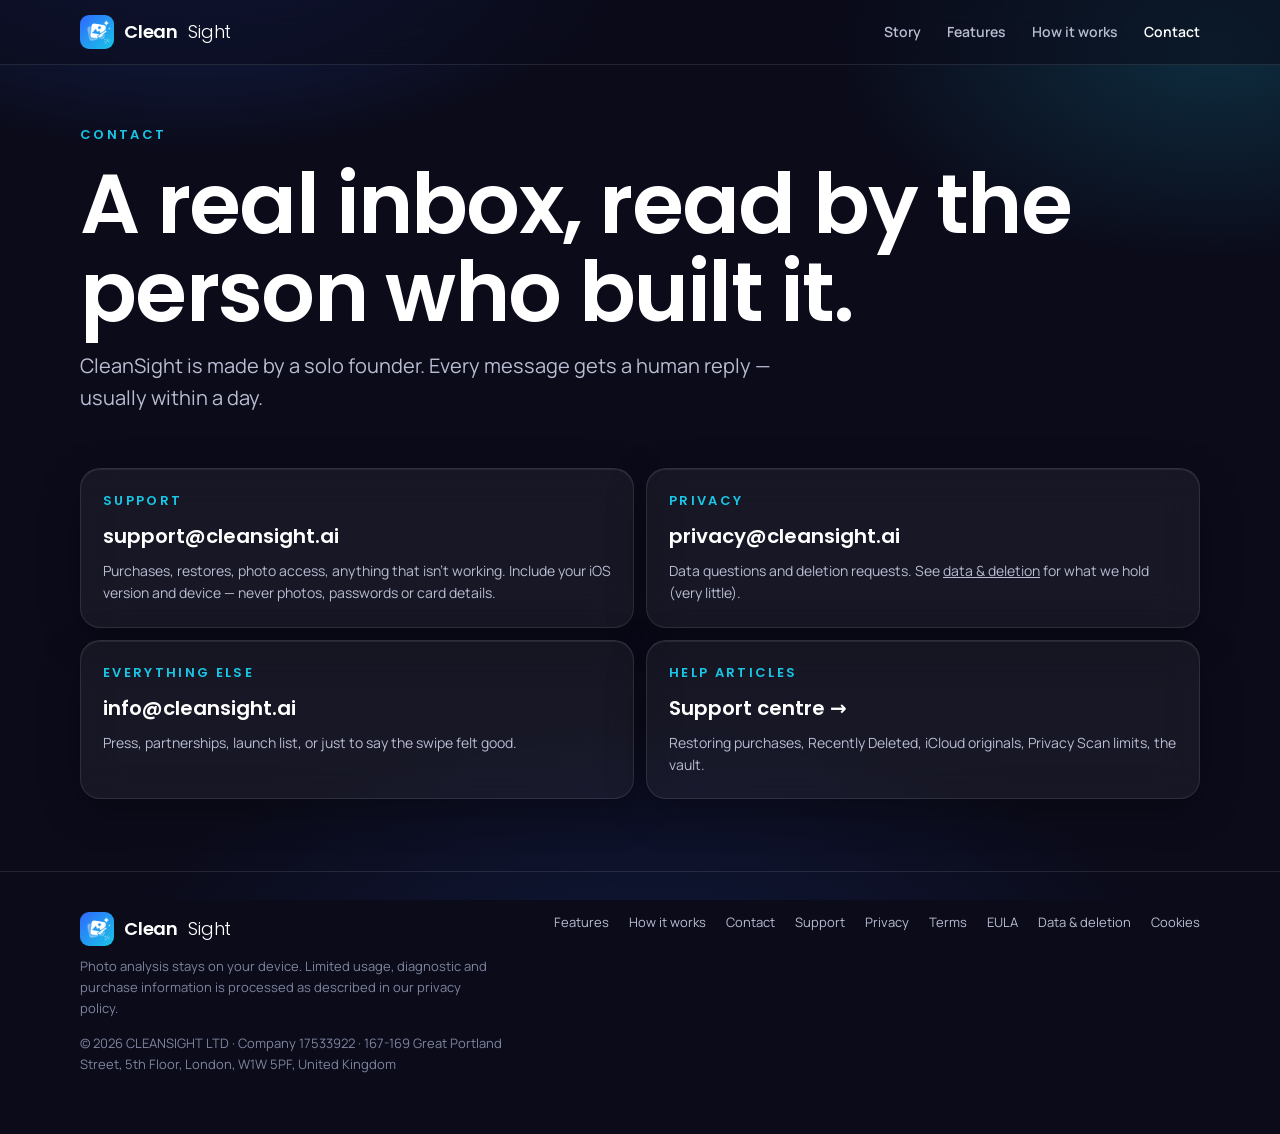
==== contact/index.html @ 86473c1f "Update website provider to verified CLEANSIGHT LTD" ====
<!doctype html>
<html lang="en">
<head>
  <meta charset="utf-8">
  <meta name="viewport" content="width=device-width, initial-scale=1, viewport-fit=cover">
  <meta name="description" content="Support, privacy and general contact for CleanSight — a real inbox read by the founder.">
  <meta name="theme-color" content="#0B0B1A">
  <meta property="og:title" content="Contact · CleanSight">
  <meta property="og:description" content="Support, privacy and general contact for CleanSight — a real inbox read by the founder.">
  <meta property="og:image" content="https://cleansight.ai/assets/og.png">
  <meta property="og:type" content="website">
  <title>Contact · CleanSight</title>
  <link rel="icon" href="/assets/favicon.ico">
  <link rel="apple-touch-icon" href="/assets/apple-touch-icon.png">
  <link rel="preconnect" href="https://fonts.googleapis.com">
  <link rel="preconnect" href="https://fonts.gstatic.com" crossorigin>
  <link href="https://fonts.googleapis.com/css2?family=Poppins:wght@300;500;600&family=Manrope:wght@400;500;600;700;800&display=swap" rel="stylesheet">
  <link rel="stylesheet" href="/assets/site.css">
</head>
<body>
  <div class="aurora" aria-hidden="true"></div>
  <a class="skip" href="#content">Skip to content</a>
  <header class="site-header" id="header">
    <div class="wrap">
      <a class="brand" href="/" aria-label="CleanSight home"><img src="/assets/mark.png" alt="">Clean<span class="light">Sight</span></a>
      <nav class="nav" aria-label="Primary"><a href="/">Story</a><a href="/features/">Features</a><a href="/how-it-works/">How it works</a><a href="/contact/" aria-current="page">Contact</a></nav>
      <button class="menu-btn" id="menuBtn" aria-label="Open menu" aria-expanded="false" aria-controls="mobileNav"><svg viewBox="0 0 24 24" fill="none" stroke="currentColor" stroke-width="2" stroke-linecap="round"><path d="M4 7h16M4 12h16M4 17h16"/></svg></button>
    </div>
    <nav class="mobile-nav" id="mobileNav" aria-label="Primary (mobile)"><a href="/">Story</a><a href="/features/">Features</a><a href="/how-it-works/">How it works</a><a href="/contact/" aria-current="page">Contact</a><a href="/#launch">Get launch access</a></nav>
  </header>
  <main id="content" class=""><section class="page-hero">
  <div class="wrap section-head reveal">
    <span class="chapter">Contact</span>
    <h1>A real inbox, read by the person who built it.</h1>
    <p class="lead">CleanSight is made by a solo founder. Every message gets a human reply — usually within a day.</p>
  </div>
</section>
<section style="padding-top:0">
  <div class="wrap contact-grid">
    <div class="contact-card glass reveal"><span class="chapter">Support</span><a class="big" href="mailto:support@cleansight.ai">support@cleansight.ai</a><p class="muted" style="font-size:14px">Purchases, restores, photo access, anything that isn't working. Include your iOS version and device — never photos, passwords or card details.</p></div>
    <div class="contact-card glass reveal"><span class="chapter">Privacy</span><a class="big" href="mailto:privacy@cleansight.ai">privacy@cleansight.ai</a><p class="muted" style="font-size:14px">Data questions and deletion requests. See <a href="/data-deletion/">data &amp; deletion</a> for what we hold (very little).</p></div>
    <div class="contact-card glass reveal"><span class="chapter">Everything else</span><a class="big" href="mailto:info@cleansight.ai">info@cleansight.ai</a><p class="muted" style="font-size:14px">Press, partnerships, launch list, or just to say the swipe felt good.</p></div>
    <div class="contact-card glass reveal"><span class="chapter">Help articles</span><a class="big" href="/support/">Support centre →</a><p class="muted" style="font-size:14px">Restoring purchases, Recently Deleted, iCloud originals, Privacy Scan limits, the vault.</p></div>
  </div>
</section>
</main>
  <footer>
    <div class="wrap">
      <div>
        <a class="brand" href="/"><img src="/assets/mark.png" alt="">Clean<span class="light">Sight</span></a>
        <p style="margin-top:10px;max-width:52ch">Photo analysis stays on your device. Limited usage, diagnostic and purchase information is processed as described in our privacy policy.</p>
        <p style="margin-top:14px">© 2026 CLEANSIGHT LTD · Company 17533922 · 167-169 Great Portland Street, 5th Floor, London, W1W 5PF, United Kingdom</p>
      </div>
      <nav aria-label="Footer"><a href="/features/">Features</a><a href="/how-it-works/">How it works</a><a href="/contact/">Contact</a><a href="/support/">Support</a><a href="/privacy/">Privacy</a><a href="/terms/">Terms</a><a href="/eula/">EULA</a><a href="/data-deletion/">Data &amp; deletion</a><a href="/cookies/">Cookies</a></nav>
    </div>
  </footer>
  <script src="/assets/site.js" defer></script>
</body>
</html>
---- assets/site.css ----
/* CleanSight — cleansight.ai
   Mobile-first. Brand: navy ground, blue→cyan accent, glass cards.
   Matches the iOS design system (DSColors / DSGlass). */
:root{
  --bg:#0B0B1A;--bg2:#101226;--surface:rgba(255,255,255,.05);--surface2:rgba(255,255,255,.08);
  --line:rgba(255,255,255,.10);--line2:rgba(255,255,255,.18);
  --ink:#FFFFFF;--ink2:#B8BDD2;--ink3:#7E859E;
  --blue:#2F6BFF;--blue2:#5B8DFF;--cyan:#19C6E6;--green:#00E676;--amber:#FFB800;--red:#FF5252;
  --grad:linear-gradient(120deg,#2F6BFF,#19C6E6);
  --r:20px;--r2:28px;--r3:999px;
  --font:"Manrope",-apple-system,BlinkMacSystemFont,"SF Pro Text",system-ui,sans-serif;
  --display:"Poppins",-apple-system,BlinkMacSystemFont,"SF Pro Display",system-ui,sans-serif;
  color-scheme:dark;
}
*{box-sizing:border-box}html{scroll-behavior:smooth;-webkit-text-size-adjust:100%}
body{margin:0;background:var(--bg);color:var(--ink);font-family:var(--font);line-height:1.6;-webkit-font-smoothing:antialiased;overflow-x:hidden}
img{max-width:100%;display:block}a{color:inherit}
h1,h2,h3,.display{font-family:var(--display);letter-spacing:-.02em;line-height:1.05;margin:0}
h1{font-size:clamp(38px,9vw,84px);font-weight:600}
h2{font-size:clamp(30px,6.5vw,58px);font-weight:600}
h3{font-size:clamp(20px,4.6vw,26px);font-weight:600}
p{margin:0}
.muted{color:var(--ink2)}.faint{color:var(--ink3)}
.grad-text{background:var(--grad);-webkit-background-clip:text;background-clip:text;color:transparent}
.wrap{width:min(100% - 40px,1120px);margin-inline:auto}
.skip{position:absolute;left:-9999px;top:8px;background:#fff;color:#000;padding:10px;z-index:50;border-radius:8px}.skip:focus{left:8px}

/* aurora ground — same idea as the app's header chrome */
.aurora{position:fixed;inset:0;z-index:-1;background:
  radial-gradient(60vw 45vh at 15% -10%,rgba(47,107,255,.28),transparent 60%),
  radial-gradient(50vw 40vh at 95% 5%,rgba(25,198,230,.18),transparent 60%),
  radial-gradient(70vw 50vh at 50% 110%,rgba(47,107,255,.14),transparent 60%),
  var(--bg)}

/* glass */
.glass{background:var(--surface);border:1px solid var(--line);border-radius:var(--r);backdrop-filter:blur(18px);-webkit-backdrop-filter:blur(18px);box-shadow:0 12px 40px rgba(0,0,0,.25),inset 0 1px 0 rgba(255,255,255,.08)}
.glass.strong{background:var(--surface2);border-color:var(--line2)}
.pill{display:inline-flex;align-items:center;gap:8px;padding:8px 14px;border-radius:var(--r3);font-size:13px;font-weight:700;background:var(--surface);border:1px solid var(--line);color:var(--ink2)}
.pill .dot{width:8px;height:8px;border-radius:50%;background:var(--cyan);box-shadow:0 0 12px var(--cyan)}

/* buttons */
.btn{display:inline-flex;align-items:center;justify-content:center;gap:10px;min-height:52px;padding:14px 22px;border-radius:16px;font-weight:700;font-size:16px;text-decoration:none;border:1px solid transparent;transition:transform .15s ease,box-shadow .15s ease,background .15s ease;cursor:pointer;font-family:var(--font)}
.btn:active{transform:scale(.97)}
.btn-primary{color:#fff;background:var(--grad);box-shadow:0 10px 30px rgba(47,107,255,.35),inset 0 1px 0 rgba(255,255,255,.35)}
.btn-primary:hover{box-shadow:0 14px 40px rgba(47,107,255,.5)}
.btn-glass{color:var(--ink);background:var(--surface);border-color:var(--line2);backdrop-filter:blur(12px)}
.btn-glass:hover{background:var(--surface2)}
.btn-block{width:100%}

/* header */
.site-header{position:sticky;top:0;z-index:20;backdrop-filter:blur(20px);-webkit-backdrop-filter:blur(20px);background:rgba(11,11,26,.55);border-bottom:1px solid var(--line)}
.site-header .wrap{display:flex;align-items:center;justify-content:space-between;height:64px;gap:16px}
.brand{display:flex;align-items:center;gap:10px;text-decoration:none;font-family:var(--display);font-weight:600;font-size:18px;letter-spacing:-.01em}
.brand img{width:34px;height:34px;border-radius:9px}
.brand .light{font-weight:300}
.nav{display:none;gap:26px}
.nav a{text-decoration:none;color:var(--ink2);font-weight:600;font-size:14px}
.nav a:hover,.nav a[aria-current=page]{color:var(--ink)}
.menu-btn{display:inline-flex;align-items:center;justify-content:center;width:44px;height:44px;border-radius:12px;border:1px solid var(--line);background:var(--surface);color:var(--ink)}
.menu-btn svg{width:22px;height:22px}
.mobile-nav{display:none;flex-direction:column;gap:6px;padding:12px 20px 18px;border-top:1px solid var(--line);background:rgba(11,11,26,.85)}
.mobile-nav a{padding:12px 14px;border-radius:12px;text-decoration:none;font-weight:600;color:var(--ink2)}
.mobile-nav a[aria-current=page],.mobile-nav a:hover{background:var(--surface);color:var(--ink)}
.site-header.open .mobile-nav{display:flex}
@media(min-width:860px){.nav{display:flex}.menu-btn{display:none}.site-header.open .mobile-nav{display:none}}

/* sections */
section{padding:72px 0}
.section-head{display:flex;flex-direction:column;gap:14px;margin-bottom:34px}
.chapter{font-family:var(--display);font-weight:600;font-size:13px;letter-spacing:.18em;text-transform:uppercase;color:var(--cyan)}
.lead{font-size:clamp(17px,2.6vw,20px);color:var(--ink2);max-width:60ch}

/* hero */
.hero{padding:56px 0 40px;min-height:calc(100svh - 64px);display:flex;align-items:center}
.hero .wrap{display:grid;gap:40px}
.hero-copy{display:flex;flex-direction:column;gap:22px;align-items:flex-start}
.section-head .pill{align-self:flex-start}
.hero .actions{display:flex;flex-direction:column;gap:12px}
.store-note{font-size:13px;color:var(--ink3)}
.hero-visual{position:relative;display:grid;place-items:center;min-height:460px;overflow:hidden;border-radius:40px}
@media(min-width:900px){.hero .wrap{grid-template-columns:1.05fr .95fr;align-items:center}.hero .actions{flex-direction:row}.hero-visual{min-height:620px}}

/* phone frame */
.phone{position:relative;width:min(300px,84vw);aspect-ratio:300/620;border-radius:44px;background:#0d0f24;border:1px solid var(--line2);box-shadow:0 40px 90px rgba(0,0,0,.55),inset 0 0 0 8px #05060f;padding:26px 16px 16px;overflow:hidden}
.phone:before{content:"";position:absolute;top:12px;left:50%;transform:translateX(-50%);width:96px;height:26px;background:#05060f;border-radius:14px}
.screen{display:flex;flex-direction:column;gap:12px;height:100%;padding-top:22px}
.scan-card{border-radius:18px;padding:18px;background:var(--surface);border:1px solid var(--line)}
.scan-card .big{font-family:var(--display);font-weight:600;font-size:34px;line-height:1;color:var(--green)}
.scan-card .sub{font-size:12px;color:var(--ink2);margin-top:4px}
.stat-grid{display:grid;grid-template-columns:1fr 1fr;gap:8px;margin-top:12px}
.stat{background:var(--surface);border:1px solid var(--line);border-radius:12px;padding:10px;font-size:11px;color:var(--ink3)}
.stat b{display:block;font-size:20px;color:var(--ink);font-family:var(--display);font-weight:600}
.cta-fake{margin-top:auto;border-radius:14px;padding:14px;text-align:center;font-weight:700;background:var(--grad);font-size:14px}
.cat{display:flex;align-items:center;gap:10px;padding:10px 12px;border-radius:14px;background:var(--surface);border:1px solid var(--line);font-size:13px}
.cat i{width:30px;height:30px;border-radius:9px;display:grid;place-items:center;font-style:normal;font-size:14px;background:rgba(47,107,255,.2)}
.cat b{margin-left:auto;font-family:var(--display)}
.orb{position:absolute;border-radius:50%;filter:blur(40px);opacity:.6;pointer-events:none}
.orb.a{width:280px;height:280px;background:rgba(47,107,255,.45);top:-40px;left:-60px}
.orb.b{width:220px;height:220px;background:rgba(25,198,230,.35);bottom:-30px;right:-40px}

/* the pile-up — stacked cards */
.pile{position:relative;height:340px;margin:20px auto 0;max-width:340px}
.pile .card{position:absolute;left:50%;top:50%;width:200px;height:200px;border-radius:22px;background:linear-gradient(160deg,#1a2350,#0f1533);border:1px solid var(--line2);box-shadow:0 20px 50px rgba(0,0,0,.4);display:grid;place-items:center;font-size:46px;transform:translate(-50%,-50%) rotate(var(--rot)) translateY(var(--y))}
.pile .card small{position:absolute;bottom:12px;right:14px;font-size:11px;color:var(--ink3);font-weight:700}
.counter{font-family:var(--display);font-weight:600;font-size:clamp(44px,12vw,96px);line-height:1;letter-spacing:-.03em}
.counter small{font-size:.35em;color:var(--ink2);font-weight:500;letter-spacing:0;margin-left:8px}
.facts{display:grid;gap:12px;margin-top:26px}
.fact{padding:18px;display:flex;gap:14px;align-items:flex-start}
.fact .n{font-family:var(--display);font-weight:600;font-size:26px;line-height:1;min-width:84px;white-space:nowrap;color:var(--cyan)}
.fact p{font-size:15px;color:var(--ink2)}
@media(min-width:760px){.facts{grid-template-columns:repeat(3,1fr)}}

/* honesty compare */
.compare{display:grid;gap:14px;margin-top:10px}
.compare .col{padding:22px}
.compare .col h3{margin-bottom:12px}
.compare ul{list-style:none;margin:0;padding:0;display:grid;gap:10px}
.compare li{display:flex;gap:10px;align-items:flex-start;font-size:15px;color:var(--ink2)}
.compare li:before{content:"✕";color:var(--red);font-weight:800;flex:0 0 18px}
.compare .them{border-color:rgba(255,82,82,.25)}
.compare .us li:before{content:"✓";color:var(--green)}
.compare .us{border-color:rgba(0,230,118,.3);background:linear-gradient(180deg,rgba(0,230,118,.06),var(--surface))}
.price-tag{font-family:var(--display);font-weight:600;font-size:13px;letter-spacing:.14em;text-transform:uppercase;color:var(--ink3);margin-bottom:8px}
@media(min-width:760px){.compare{grid-template-columns:1fr 1fr}}

/* swipe demo */
.demo{display:grid;gap:26px;align-items:center}
.deck{position:relative;height:420px;max-width:320px;margin:auto;width:100%;touch-action:pan-y}
.deck .swipe-card{position:absolute;inset:0;border-radius:26px;overflow:hidden;background:linear-gradient(160deg,#1d2a5c,#0f1533);border:1px solid var(--line2);box-shadow:0 30px 60px rgba(0,0,0,.45);display:grid;place-items:center;font-size:110px;user-select:none;transition:transform .25s ease,opacity .25s ease;will-change:transform}
.deck .swipe-card.back{transform:scale(.95) translateY(12px);opacity:.7}
.deck .swipe-card .tag{position:absolute;top:18px;left:18px;font-family:var(--display);font-weight:600;font-size:22px;padding:6px 12px;border-radius:12px;border:3px solid;opacity:0;transform:rotate(-8deg)}
.deck .swipe-card .tag.keep{right:18px;left:auto;transform:rotate(8deg);color:var(--green);border-color:var(--green)}
.deck .swipe-card .tag.del{color:var(--red);border-color:var(--red)}
.deck .swipe-card .meta{position:absolute;bottom:0;left:0;right:0;padding:14px 16px;background:linear-gradient(180deg,transparent,rgba(0,0,0,.7));font-size:13px;color:var(--ink2);display:flex;justify-content:space-between}
.deck .swipe-card .cloud{position:absolute;top:14px;right:14px;width:26px;height:26px;border-radius:50%;background:rgba(0,0,0,.5);display:grid;place-items:center;font-size:12px}
.deck-hint{display:flex;justify-content:space-between;max-width:320px;margin:12px auto 0;font-size:13px;color:var(--ink3)}
.deck-hint b{color:var(--ink)}
.deck-actions{display:flex;justify-content:center;gap:16px;margin-top:14px}
.deck-actions button{width:56px;height:56px;border-radius:50%;border:1px solid var(--line2);background:var(--surface);color:#fff;font-size:22px;cursor:pointer;backdrop-filter:blur(10px)}
.deck-actions .del{color:var(--red)}.deck-actions .keep{color:var(--green)}
.deck-stats{margin-top:18px;display:flex;gap:10px;justify-content:center;flex-wrap:wrap}
.demo > .section-head{order:0}.demo > *:not(.section-head){order:1}
@media(min-width:900px){.demo{grid-template-columns:1fr 1fr}.demo > *{order:initial}}

/* feature grid */
.grid{display:grid;gap:12px}
.feature{padding:20px;display:flex;flex-direction:column;gap:10px;min-height:150px}
.feature .icon{width:42px;height:42px;border-radius:12px;display:grid;place-items:center;font-size:20px;background:rgba(47,107,255,.18);border:1px solid rgba(91,141,255,.3)}
.feature p{font-size:14.5px;color:var(--ink2)}
@media(min-width:600px){.grid{grid-template-columns:repeat(2,1fr)}}
@media(min-width:960px){.grid{grid-template-columns:repeat(3,1fr)}}
.grid.four{grid-template-columns:repeat(2,1fr)}
@media(min-width:960px){.grid.four{grid-template-columns:repeat(4,1fr)}}

/* privacy scan card */
.ocr{position:relative;padding:22px;overflow:hidden}
.ocr .line{height:12px;border-radius:6px;background:rgba(255,255,255,.14);margin:10px 0}
.ocr .line.short{width:60%}
.ocr .found{display:inline-block;padding:8px 12px;border-radius:12px;background:rgba(255,184,0,.16);border:1px solid rgba(255,184,0,.4);color:var(--amber);font-weight:700;font-size:13px;margin-top:6px}
.ocr .code{font-family:ui-monospace,SFMono-Regular,Menlo,monospace;letter-spacing:.2em;font-size:22px;padding:10px 14px;border-radius:12px;background:rgba(255,255,255,.08);display:inline-block;margin-top:10px}
.scanline{position:absolute;left:0;right:0;height:2px;background:var(--cyan);box-shadow:0 0 18px var(--cyan);animation:scan 3s linear infinite;opacity:.8}
@keyframes scan{0%{top:0}100%{top:100%}}

/* ledger */
.ledger{padding:22px;display:grid;gap:12px}
.ledger .row{display:flex;justify-content:space-between;align-items:center;padding:12px 0;border-bottom:1px solid var(--line)}
.ledger .row:last-child{border-bottom:0}
.ledger .row b{font-family:var(--display);font-weight:600;font-size:20px}
.ledger .row.up b{color:var(--amber)}.ledger .row.ok b{color:var(--green)}
.week{font-size:12px;letter-spacing:.14em;text-transform:uppercase;color:var(--ink3);font-weight:700}

/* pricing */
.plans{display:grid;gap:12px}
.plan{padding:22px;display:flex;flex-direction:column;gap:8px;position:relative}
.plan.lead{border-color:rgba(25,198,230,.5);background:linear-gradient(180deg,rgba(47,107,255,.14),var(--surface))}
.plan .badge{position:absolute;top:-12px;left:20px;padding:4px 10px;border-radius:999px;background:var(--grad);font-size:11px;font-weight:800;letter-spacing:.08em;text-transform:uppercase}
.plan .price{font-family:var(--display);font-weight:600;font-size:36px;line-height:1}
.plan .price small{font-size:14px;color:var(--ink3);font-weight:500}
.plan p{font-size:14px;color:var(--ink2)}
.never{margin-top:18px;padding:16px 18px;display:flex;gap:12px;align-items:center;font-size:14px;color:var(--ink2)}
.never b{color:var(--red)}
@media(min-width:760px){.plans{grid-template-columns:repeat(3,1fr)}}

/* faq */
details{border-top:1px solid var(--line);padding:16px 0}
details:last-of-type{border-bottom:1px solid var(--line)}
summary{cursor:pointer;font-weight:700;font-size:16px;list-style:none;display:flex;justify-content:space-between;align-items:center;gap:12px;min-height:44px}
summary::-webkit-details-marker{display:none}
summary:after{content:"+";font-size:22px;color:var(--cyan);font-weight:400;transition:transform .2s}
details[open] summary:after{transform:rotate(45deg)}
details p{padding-top:10px;color:var(--ink2);font-size:15px;max-width:70ch}

/* closing */
.closing{text-align:center;padding:90px 0 110px}
.closing .wrap{display:flex;flex-direction:column;align-items:center;gap:18px}
.closing form{display:flex;flex-direction:column;gap:10px;width:min(100%,460px)}
.closing input{min-height:52px;border-radius:16px;border:1px solid var(--line2);background:var(--surface);color:#fff;padding:0 16px;font-size:16px;font-family:var(--font)}
@media(min-width:600px){.closing form{flex-direction:row}.closing input{flex:1}}

/* footer */
footer{border-top:1px solid var(--line);padding:40px 0 60px;color:var(--ink3);font-size:13px}
footer .wrap{display:grid;gap:22px}
footer nav{display:flex;flex-wrap:wrap;gap:12px 20px}
footer a{color:var(--ink2);text-decoration:none}footer a:hover{color:#fff}
footer .brand{color:var(--ink)}
@media(min-width:760px){footer .wrap{grid-template-columns:1fr auto;align-items:start}}

/* legal + inner pages */
.page-hero{padding:60px 0 20px}
.legal-shell{max-width:800px;margin:auto;padding:30px 20px 90px}
.legal-shell h1{font-size:clamp(34px,7vw,56px);margin-bottom:8px}
.legal-shell h2{font-size:24px;margin:44px 0 12px;padding-top:12px;border-top:1px solid var(--line)}
.legal-shell h3{font-size:18px;margin:26px 0 8px}
.legal-shell p,.legal-shell li{color:var(--ink2);font-size:15.5px}
.legal-shell li{margin:8px 0}
.legal-shell a{color:var(--blue2)}
.legal-shell code{background:var(--surface);padding:2px 6px;border-radius:6px}

/* contact */
.contact-grid{display:grid;gap:12px}
.contact-card{padding:22px;display:flex;flex-direction:column;gap:8px}
.contact-card a.big{font-family:var(--display);font-weight:600;font-size:20px;text-decoration:none;color:var(--ink);word-break:break-all}
@media(min-width:760px){.contact-grid{grid-template-columns:repeat(2,1fr)}}

/* reveal on scroll */
.reveal{opacity:0;transform:translateY(18px);transition:opacity .6s ease,transform .6s ease}
.reveal.in{opacity:1;transform:none}
@media(prefers-reduced-motion:reduce){.reveal{opacity:1;transform:none;transition:none}.scanline{animation:none}*{scroll-behavior:auto!important}}

/* Inline icons */
.ic{flex:none;display:block}
.feature .icon{color:#8FB4FF}
.feature .icon .ic{width:20px;height:20px}
.cat i{color:#8FB4FF}
.found .ic,.pill .ic{display:inline-block;vertical-align:-2px;margin-right:2px}
.never-ic{display:grid;place-items:center;width:36px;height:36px;border-radius:10px;background:rgba(255,92,92,.14);color:var(--red);flex:none}
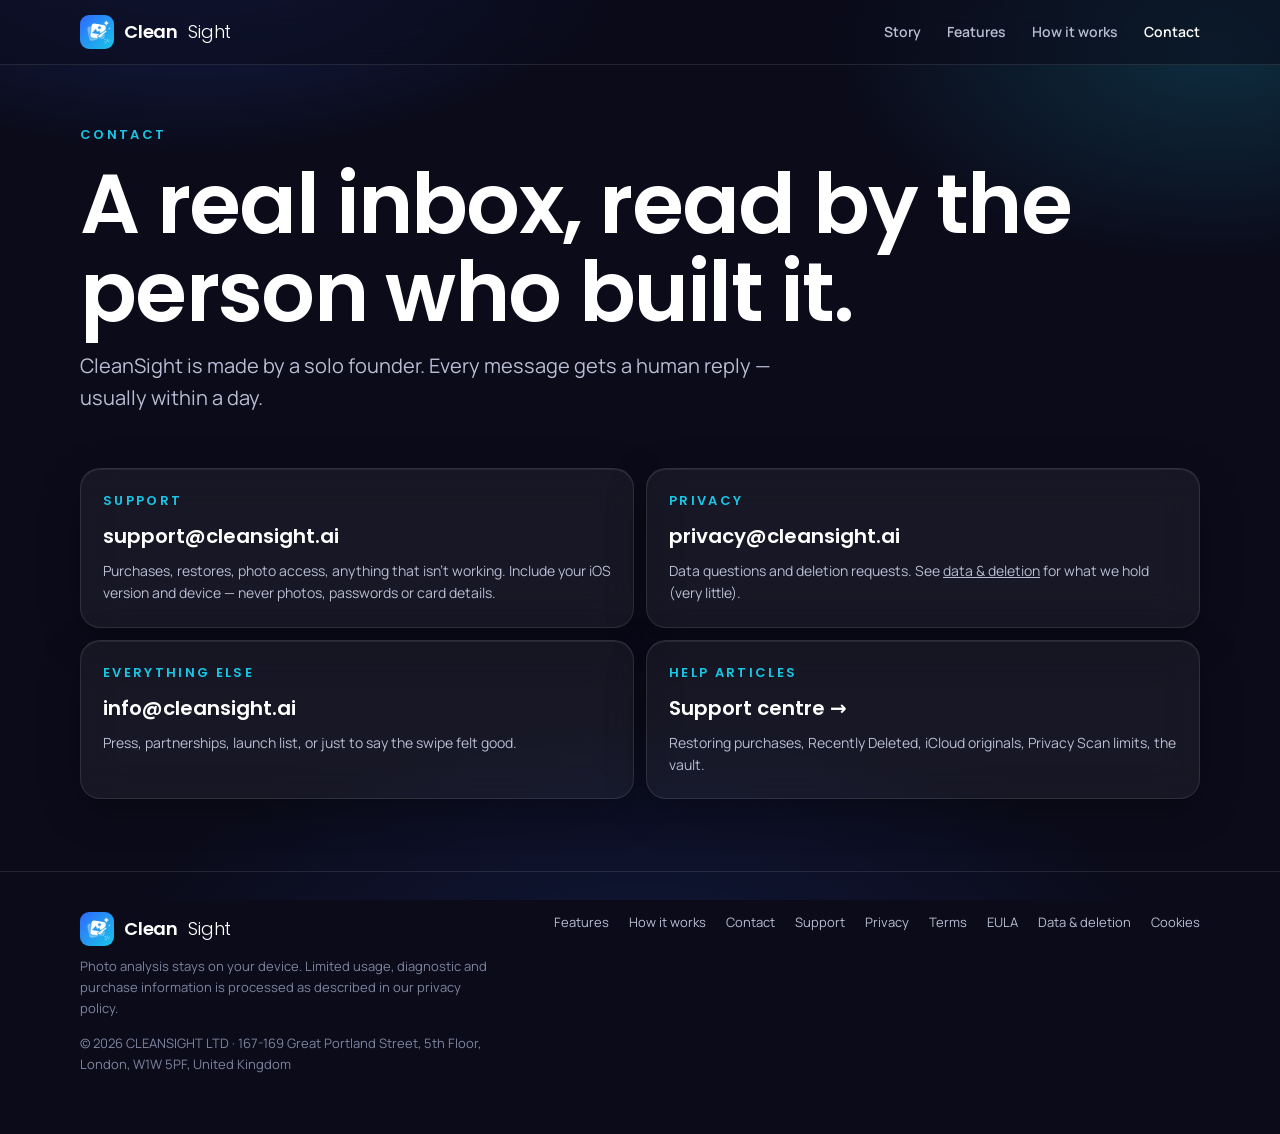
==== commit 9a6db643: "Remove company registration number from public website" ====
--- a/contact/index.html
+++ b/contact/index.html
@@ -49,7 +49,7 @@
       <div>
         <a class="brand" href="/"><img src="/assets/mark.png" alt="">Clean<span class="light">Sight</span></a>
         <p style="margin-top:10px;max-width:52ch">Photo analysis stays on your device. Limited usage, diagnostic and purchase information is processed as described in our privacy policy.</p>
-        <p style="margin-top:14px">© 2026 CLEANSIGHT LTD · Company 17533922 · 167-169 Great Portland Street, 5th Floor, London, W1W 5PF, United Kingdom</p>
+        <p style="margin-top:14px">© 2026 CLEANSIGHT LTD · 167-169 Great Portland Street, 5th Floor, London, W1W 5PF, United Kingdom</p>
       </div>
       <nav aria-label="Footer"><a href="/features/">Features</a><a href="/how-it-works/">How it works</a><a href="/contact/">Contact</a><a href="/support/">Support</a><a href="/privacy/">Privacy</a><a href="/terms/">Terms</a><a href="/eula/">EULA</a><a href="/data-deletion/">Data &amp; deletion</a><a href="/cookies/">Cookies</a></nav>
     </div>
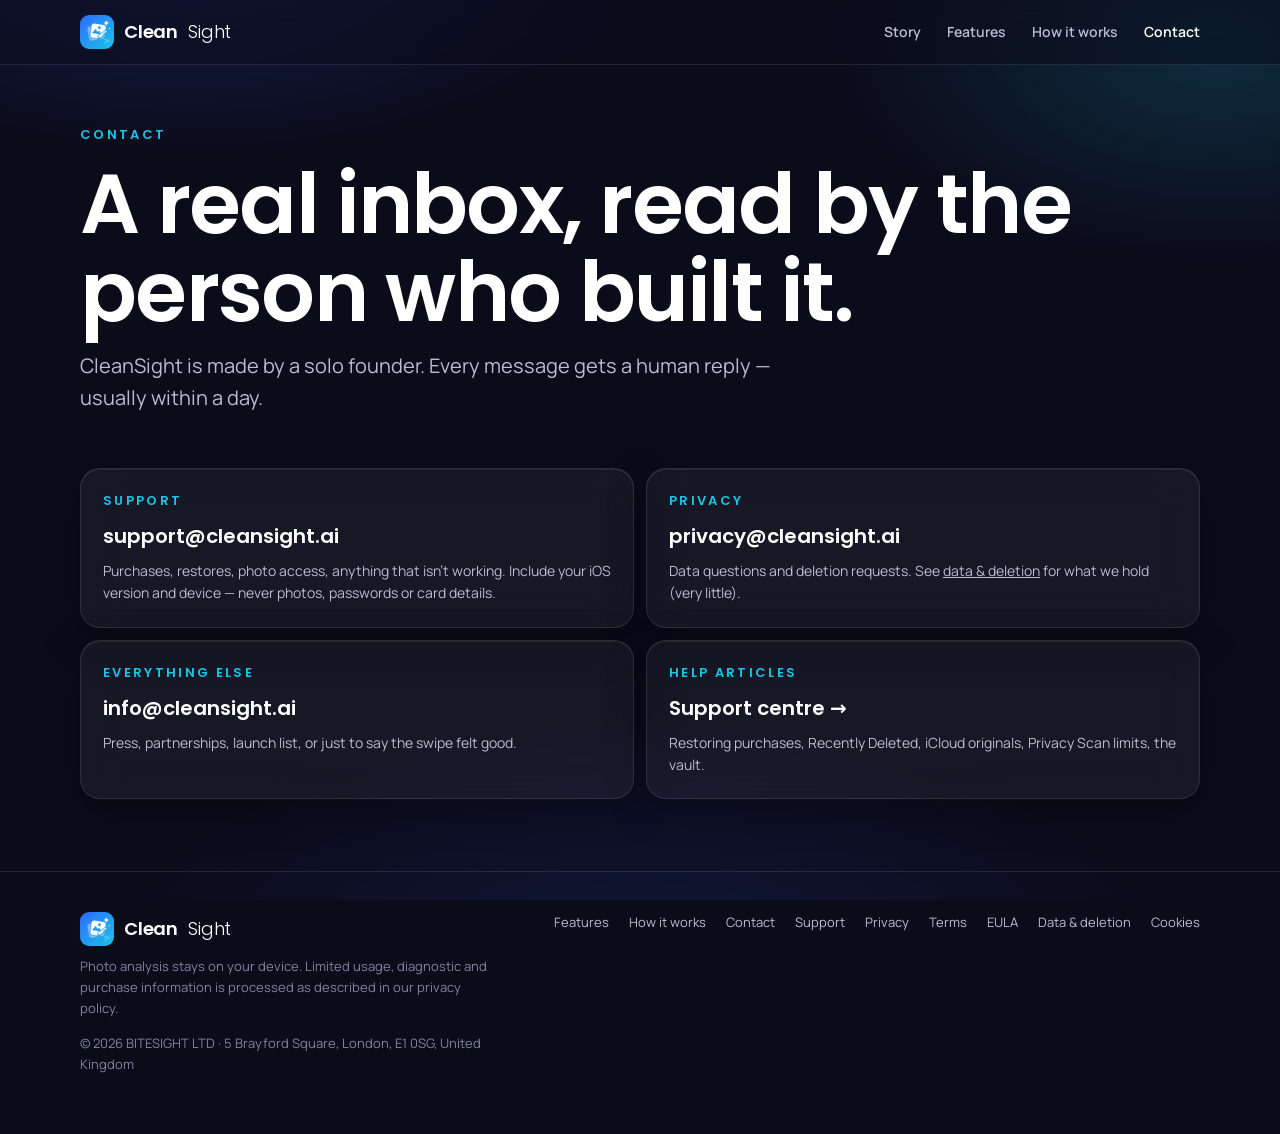
==== commit 8fd85eed: "Deploy 6b8d75e0aa3775a44e716f0376fc619040ea31ec Saifalhail/cleansight@6b8d75e0aa3775a44e716f0376fc61" ====
--- a/contact/index.html
+++ b/contact/index.html
@@ -49,7 +49,7 @@
       <div>
         <a class="brand" href="/"><img src="/assets/mark.png" alt="">Clean<span class="light">Sight</span></a>
         <p style="margin-top:10px;max-width:52ch">Photo analysis stays on your device. Limited usage, diagnostic and purchase information is processed as described in our privacy policy.</p>
-        <p style="margin-top:14px">© 2026 CLEANSIGHT LTD · 167-169 Great Portland Street, 5th Floor, London, W1W 5PF, United Kingdom</p>
+        <p style="margin-top:14px">© 2026 BITESIGHT LTD · 5 Brayford Square, London, E1 0SG, United Kingdom</p>
       </div>
       <nav aria-label="Footer"><a href="/features/">Features</a><a href="/how-it-works/">How it works</a><a href="/contact/">Contact</a><a href="/support/">Support</a><a href="/privacy/">Privacy</a><a href="/terms/">Terms</a><a href="/eula/">EULA</a><a href="/data-deletion/">Data &amp; deletion</a><a href="/cookies/">Cookies</a></nav>
     </div>
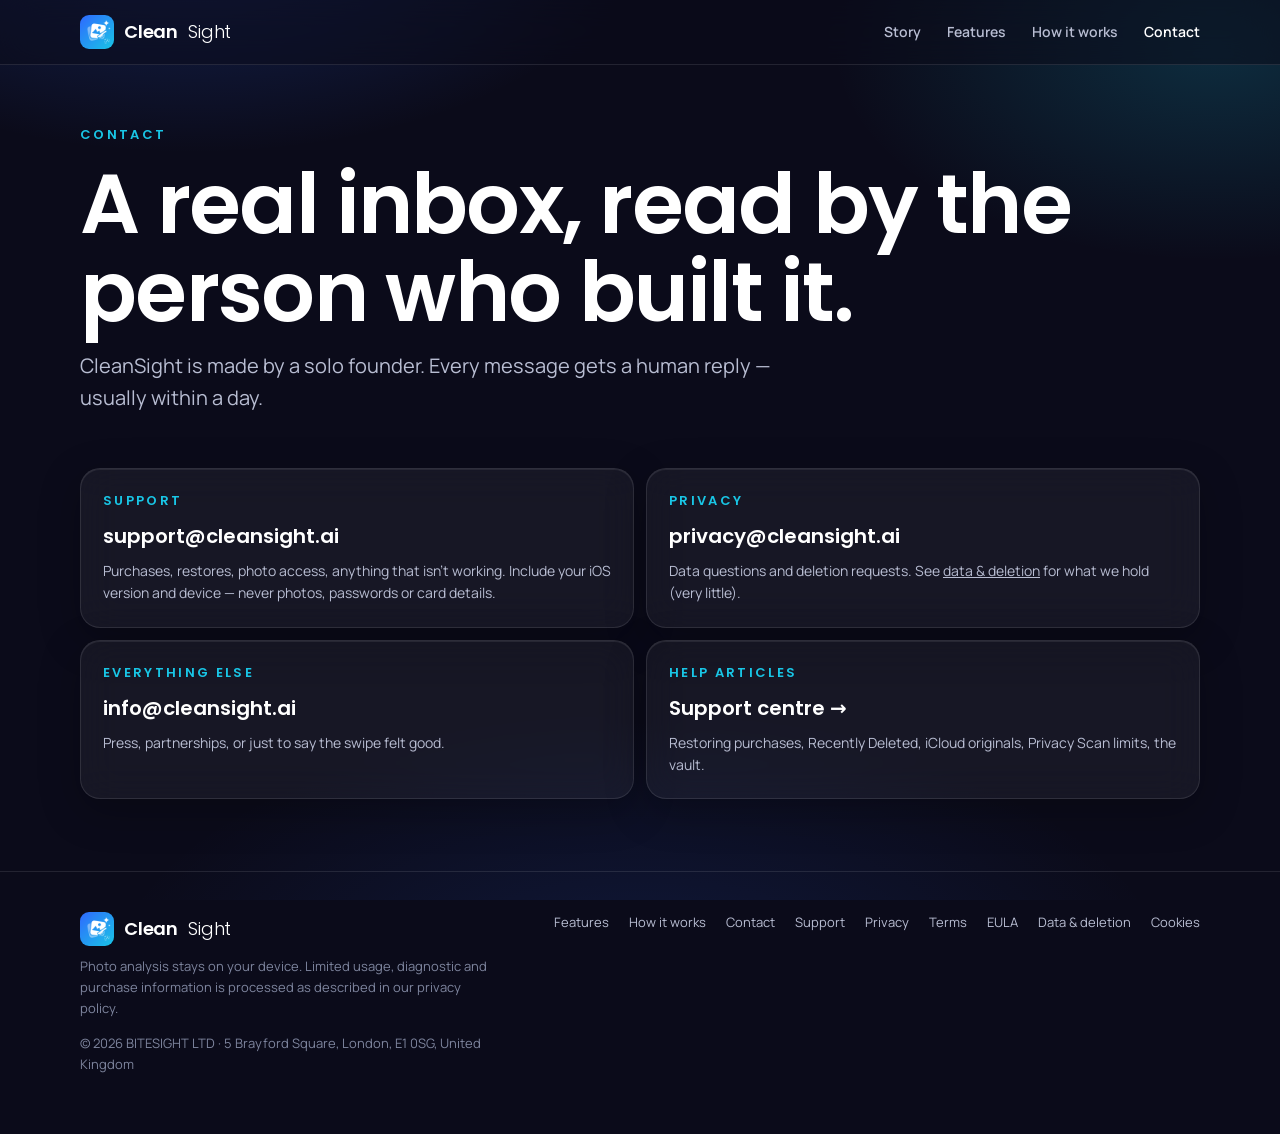
==== commit 5ba77fee: "Deploy fe18558b9d5cf5a94dcbc5afba7b6dc93a62b8ed Saifalhail/cleansight@fe18558b9d5cf5a94dcbc5afba7b6d" ====
--- a/contact/index.html
+++ b/contact/index.html
@@ -5,6 +5,7 @@
   <meta name="viewport" content="width=device-width, initial-scale=1, viewport-fit=cover">
   <meta name="description" content="Support, privacy and general contact for CleanSight — a real inbox read by the founder.">
   <meta name="theme-color" content="#0B0B1A">
+  <meta name="apple-itunes-app" content="app-id=6814124358">
   <meta property="og:title" content="Contact · CleanSight">
   <meta property="og:description" content="Support, privacy and general contact for CleanSight — a real inbox read by the founder.">
   <meta property="og:image" content="https://cleansight.ai/assets/og.png">
@@ -26,7 +27,7 @@
       <nav class="nav" aria-label="Primary"><a href="/">Story</a><a href="/features/">Features</a><a href="/how-it-works/">How it works</a><a href="/contact/" aria-current="page">Contact</a></nav>
       <button class="menu-btn" id="menuBtn" aria-label="Open menu" aria-expanded="false" aria-controls="mobileNav"><svg viewBox="0 0 24 24" fill="none" stroke="currentColor" stroke-width="2" stroke-linecap="round"><path d="M4 7h16M4 12h16M4 17h16"/></svg></button>
     </div>
-    <nav class="mobile-nav" id="mobileNav" aria-label="Primary (mobile)"><a href="/">Story</a><a href="/features/">Features</a><a href="/how-it-works/">How it works</a><a href="/contact/" aria-current="page">Contact</a><a href="/#launch">Get launch access</a></nav>
+    <nav class="mobile-nav" id="mobileNav" aria-label="Primary (mobile)"><a href="/">Story</a><a href="/features/">Features</a><a href="/how-it-works/">How it works</a><a href="/contact/" aria-current="page">Contact</a><a href="https://apps.apple.com/app/id6814124358">Download on the App Store</a></nav>
   </header>
   <main id="content" class=""><section class="page-hero">
   <div class="wrap section-head reveal">
@@ -39,7 +40,7 @@
   <div class="wrap contact-grid">
     <div class="contact-card glass reveal"><span class="chapter">Support</span><a class="big" href="mailto:support@cleansight.ai">support@cleansight.ai</a><p class="muted" style="font-size:14px">Purchases, restores, photo access, anything that isn't working. Include your iOS version and device — never photos, passwords or card details.</p></div>
     <div class="contact-card glass reveal"><span class="chapter">Privacy</span><a class="big" href="mailto:privacy@cleansight.ai">privacy@cleansight.ai</a><p class="muted" style="font-size:14px">Data questions and deletion requests. See <a href="/data-deletion/">data &amp; deletion</a> for what we hold (very little).</p></div>
-    <div class="contact-card glass reveal"><span class="chapter">Everything else</span><a class="big" href="mailto:info@cleansight.ai">info@cleansight.ai</a><p class="muted" style="font-size:14px">Press, partnerships, launch list, or just to say the swipe felt good.</p></div>
+    <div class="contact-card glass reveal"><span class="chapter">Everything else</span><a class="big" href="mailto:info@cleansight.ai">info@cleansight.ai</a><p class="muted" style="font-size:14px">Press, partnerships, or just to say the swipe felt good.</p></div>
     <div class="contact-card glass reveal"><span class="chapter">Help articles</span><a class="big" href="/support/">Support centre →</a><p class="muted" style="font-size:14px">Restoring purchases, Recently Deleted, iCloud originals, Privacy Scan limits, the vault.</p></div>
   </div>
 </section>
--- a/assets/site.css
+++ b/assets/site.css
@@ -193,9 +193,6 @@
 /* closing */
 .closing{text-align:center;padding:90px 0 110px}
 .closing .wrap{display:flex;flex-direction:column;align-items:center;gap:18px}
-.closing form{display:flex;flex-direction:column;gap:10px;width:min(100%,460px)}
-.closing input{min-height:52px;border-radius:16px;border:1px solid var(--line2);background:var(--surface);color:#fff;padding:0 16px;font-size:16px;font-family:var(--font)}
-@media(min-width:600px){.closing form{flex-direction:row}.closing input{flex:1}}
 
 /* footer */
 footer{border-top:1px solid var(--line);padding:40px 0 60px;color:var(--ink3);font-size:13px}
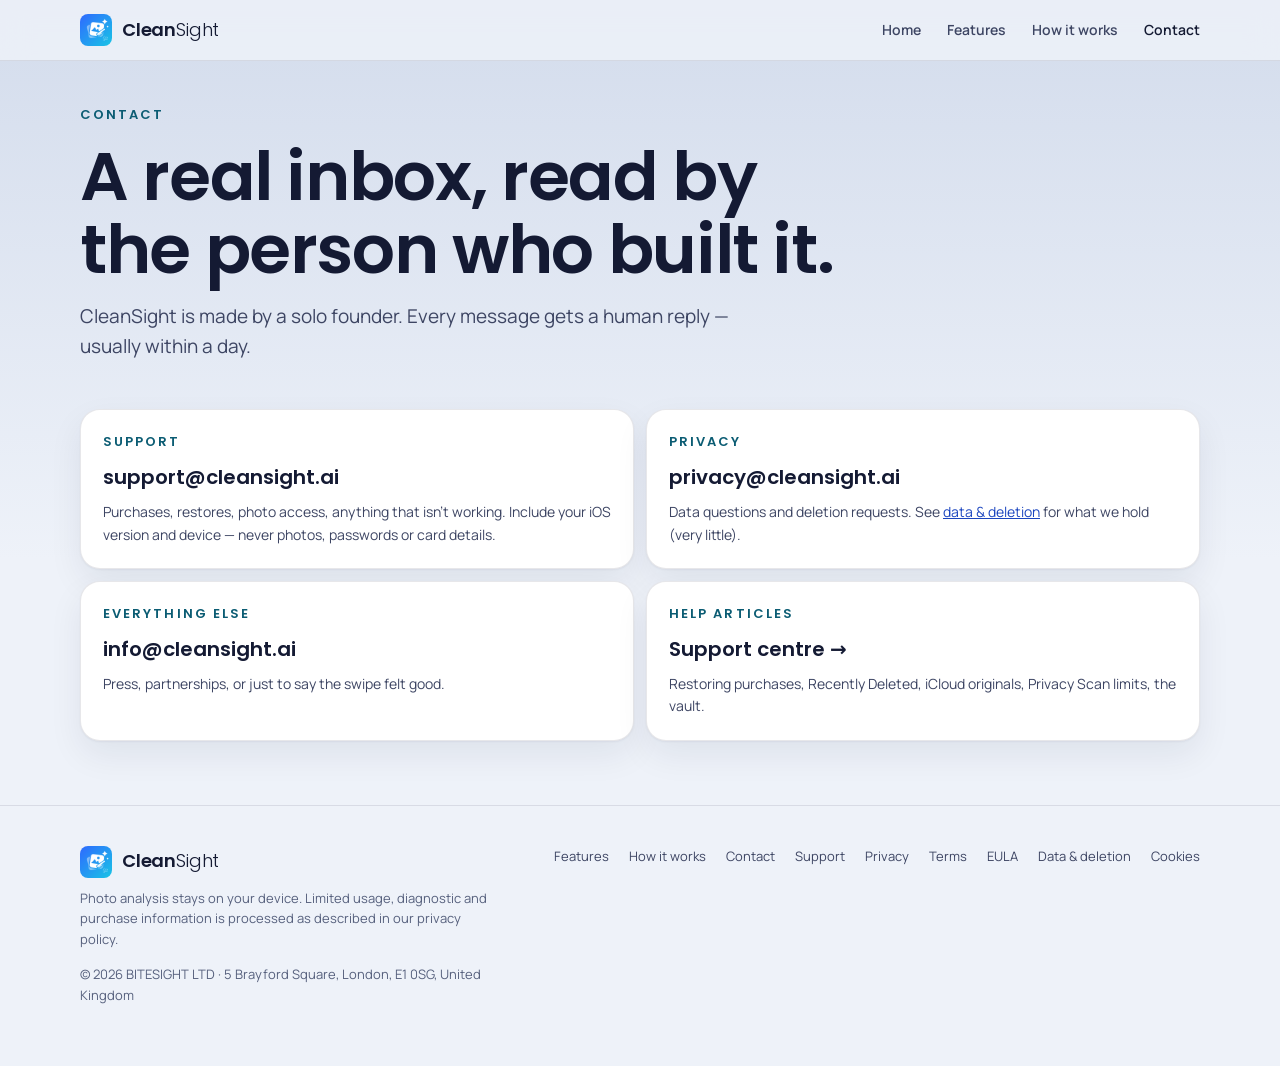
==== commit 84702e5f: "Deploy 7ef825d531d1c9501336e01f1bf14ce1c40a33b7 Saifalhail/cleansight@7ef825d531d1c9501336e01f1bf14c" ====
--- a/contact/index.html
+++ b/contact/index.html
@@ -4,7 +4,7 @@
   <meta charset="utf-8">
   <meta name="viewport" content="width=device-width, initial-scale=1, viewport-fit=cover">
   <meta name="description" content="Support, privacy and general contact for CleanSight — a real inbox read by the founder.">
-  <meta name="theme-color" content="#0B0B1A">
+  <meta name="theme-color" content="#D3DCEC">
   <meta name="apple-itunes-app" content="app-id=6814124358">
   <meta property="og:title" content="Contact · CleanSight">
   <meta property="og:description" content="Support, privacy and general contact for CleanSight — a real inbox read by the founder.">
@@ -15,7 +15,7 @@
   <link rel="apple-touch-icon" href="/assets/apple-touch-icon.png">
   <link rel="preconnect" href="https://fonts.googleapis.com">
   <link rel="preconnect" href="https://fonts.gstatic.com" crossorigin>
-  <link href="https://fonts.googleapis.com/css2?family=Poppins:wght@300;500;600&family=Manrope:wght@400;500;600;700;800&display=swap" rel="stylesheet">
+  <link href="https://fonts.googleapis.com/css2?family=Poppins:wght@300;600&family=Manrope:wght@400;600;700&display=swap" rel="stylesheet">
   <link rel="stylesheet" href="/assets/site.css">
 </head>
 <body>
@@ -23,11 +23,11 @@
   <a class="skip" href="#content">Skip to content</a>
   <header class="site-header" id="header">
     <div class="wrap">
-      <a class="brand" href="/" aria-label="CleanSight home"><img src="/assets/mark.png" alt="">Clean<span class="light">Sight</span></a>
-      <nav class="nav" aria-label="Primary"><a href="/">Story</a><a href="/features/">Features</a><a href="/how-it-works/">How it works</a><a href="/contact/" aria-current="page">Contact</a></nav>
+      <a class="brand" href="/" aria-label="CleanSight home"><img src="/assets/mark.png" alt="" width="32" height="32"><span class="wm">Clean<span class="light">Sight</span></span></a>
+      <nav class="nav" aria-label="Primary"><a href="/">Home</a><a href="/features/">Features</a><a href="/how-it-works/">How it works</a><a href="/contact/" aria-current="page">Contact</a></nav>
       <button class="menu-btn" id="menuBtn" aria-label="Open menu" aria-expanded="false" aria-controls="mobileNav"><svg viewBox="0 0 24 24" fill="none" stroke="currentColor" stroke-width="2" stroke-linecap="round"><path d="M4 7h16M4 12h16M4 17h16"/></svg></button>
     </div>
-    <nav class="mobile-nav" id="mobileNav" aria-label="Primary (mobile)"><a href="/">Story</a><a href="/features/">Features</a><a href="/how-it-works/">How it works</a><a href="/contact/" aria-current="page">Contact</a><a href="https://apps.apple.com/app/id6814124358">Download on the App Store</a></nav>
+    <nav class="mobile-nav" id="mobileNav" aria-label="Primary (mobile)"><a href="/">Home</a><a href="/features/">Features</a><a href="/how-it-works/">How it works</a><a href="/contact/" aria-current="page">Contact</a><a href="https://apps.apple.com/app/id6814124358">Download on the App Store</a></nav>
   </header>
   <main id="content" class=""><section class="page-hero">
   <div class="wrap section-head reveal">
@@ -48,7 +48,7 @@
   <footer>
     <div class="wrap">
       <div>
-        <a class="brand" href="/"><img src="/assets/mark.png" alt="">Clean<span class="light">Sight</span></a>
+        <a class="brand" href="/"><img src="/assets/mark.png" alt="" width="32" height="32"><span class="wm">Clean<span class="light">Sight</span></span></a>
         <p style="margin-top:10px;max-width:52ch">Photo analysis stays on your device. Limited usage, diagnostic and purchase information is processed as described in our privacy policy.</p>
         <p style="margin-top:14px">© 2026 BITESIGHT LTD · 5 Brayford Square, London, E1 0SG, United Kingdom</p>
       </div>
--- a/assets/site.css
+++ b/assets/site.css
@@ -1,233 +1,220 @@
 /* CleanSight — cleansight.ai
-   Mobile-first. Brand: navy ground, blue→cyan accent, glass cards.
-   Matches the iOS design system (DSColors / DSGlass). */
+   Mobile-first. One light "glass studio" look across every page:
+   ice ground, white surfaces, navy ink, blue action, cyan as light only.
+   Performance rules: no backdrop-filter on content cards, motion is
+   transform/opacity only, media is lazy and paused off screen. */
 :root{
-  --bg:#0B0B1A;--bg2:#101226;--surface:rgba(255,255,255,.05);--surface2:rgba(255,255,255,.08);
-  --line:rgba(255,255,255,.10);--line2:rgba(255,255,255,.18);
-  --ink:#FFFFFF;--ink2:#B8BDD2;--ink3:#7E859E;
-  --blue:#2F6BFF;--blue2:#5B8DFF;--cyan:#19C6E6;--green:#00E676;--amber:#FFB800;--red:#FF5252;
-  --grad:linear-gradient(120deg,#2F6BFF,#19C6E6);
+  --bg:#EEF2F9;--stage:#D3DCEC;--surface:#FFFFFF;--surface2:#F6F8FC;
+  --line:rgba(20,26,51,.10);--line2:rgba(20,26,51,.18);
+  --ink:#141A33;--ink2:#3D4563;--ink3:#56607D;
+  --blue:#2457E6;--blue-dk:#1B45BF;--cyan:#19C6E6;--cyan-ink:#0B5C73;
+  --green:#0B7A43;--red:#B4232A;--amber:#8A5A00;
+  --grad:linear-gradient(120deg,#2457E6,#0A7EA4);
+  --shadow:0 1px 2px rgba(20,26,51,.05),0 14px 34px rgba(20,26,51,.07);
   --r:20px;--r2:28px;--r3:999px;
   --font:"Manrope",-apple-system,BlinkMacSystemFont,"SF Pro Text",system-ui,sans-serif;
   --display:"Poppins",-apple-system,BlinkMacSystemFont,"SF Pro Display",system-ui,sans-serif;
-  color-scheme:dark;
+  color-scheme:light;
 }
-*{box-sizing:border-box}html{scroll-behavior:smooth;-webkit-text-size-adjust:100%}
+*{box-sizing:border-box}html{-webkit-text-size-adjust:100%}
 body{margin:0;background:var(--bg);color:var(--ink);font-family:var(--font);line-height:1.6;-webkit-font-smoothing:antialiased;overflow-x:hidden}
-img{max-width:100%;display:block}a{color:inherit}
-h1,h2,h3,.display{font-family:var(--display);letter-spacing:-.02em;line-height:1.05;margin:0}
-h1{font-size:clamp(38px,9vw,84px);font-weight:600}
-h2{font-size:clamp(30px,6.5vw,58px);font-weight:600}
-h3{font-size:clamp(20px,4.6vw,26px);font-weight:600}
+img,video{max-width:100%;display:block}a{color:inherit}
+h1,h2,h3,.display{font-family:var(--display);letter-spacing:-.02em;line-height:1.08;margin:0;text-wrap:balance}
+h1{font-size:clamp(34px,8.4vw,68px);font-weight:600}
+h2{font-size:clamp(28px,6vw,48px);font-weight:600}
+h3{font-size:clamp(19px,4.4vw,24px);font-weight:600}
 p{margin:0}
 .muted{color:var(--ink2)}.faint{color:var(--ink3)}
 .grad-text{background:var(--grad);-webkit-background-clip:text;background-clip:text;color:transparent}
 .wrap{width:min(100% - 40px,1120px);margin-inline:auto}
-.skip{position:absolute;left:-9999px;top:8px;background:#fff;color:#000;padding:10px;z-index:50;border-radius:8px}.skip:focus{left:8px}
-
-/* aurora ground — same idea as the app's header chrome */
-.aurora{position:fixed;inset:0;z-index:-1;background:
-  radial-gradient(60vw 45vh at 15% -10%,rgba(47,107,255,.28),transparent 60%),
-  radial-gradient(50vw 40vh at 95% 5%,rgba(25,198,230,.18),transparent 60%),
-  radial-gradient(70vw 50vh at 50% 110%,rgba(47,107,255,.14),transparent 60%),
-  var(--bg)}
-
-/* glass */
-.glass{background:var(--surface);border:1px solid var(--line);border-radius:var(--r);backdrop-filter:blur(18px);-webkit-backdrop-filter:blur(18px);box-shadow:0 12px 40px rgba(0,0,0,.25),inset 0 1px 0 rgba(255,255,255,.08)}
-.glass.strong{background:var(--surface2);border-color:var(--line2)}
-.pill{display:inline-flex;align-items:center;gap:8px;padding:8px 14px;border-radius:var(--r3);font-size:13px;font-weight:700;background:var(--surface);border:1px solid var(--line);color:var(--ink2)}
-.pill .dot{width:8px;height:8px;border-radius:50%;background:var(--cyan);box-shadow:0 0 12px var(--cyan)}
+.skip{position:absolute;left:-9999px;top:8px;background:var(--ink);color:#fff;padding:10px;z-index:50;border-radius:8px}.skip:focus{left:8px}
+:focus-visible{outline:3px solid var(--blue);outline-offset:3px;border-radius:6px}
+
+/* the old fixed aurora layer is kept in the markup; here it is a still, cheap wash */
+.aurora{position:absolute;inset:0 0 auto 0;height:560px;z-index:-1;background:linear-gradient(180deg,var(--stage),var(--bg))}
+
+/* surfaces */
+.glass{background:var(--surface);border:1px solid var(--line);border-radius:var(--r);box-shadow:var(--shadow)}
+.glass.strong{border-color:var(--line2)}
+.pill{display:inline-flex;align-items:center;gap:8px;padding:7px 13px;border-radius:var(--r3);font-size:13px;font-weight:700;background:rgba(255,255,255,.7);border:1px solid var(--line);color:var(--ink2)}
+.pill .dot{width:8px;height:8px;border-radius:50%;background:var(--cyan);box-shadow:0 0 0 3px rgba(25,198,230,.22)}
 
 /* buttons */
-.btn{display:inline-flex;align-items:center;justify-content:center;gap:10px;min-height:52px;padding:14px 22px;border-radius:16px;font-weight:700;font-size:16px;text-decoration:none;border:1px solid transparent;transition:transform .15s ease,box-shadow .15s ease,background .15s ease;cursor:pointer;font-family:var(--font)}
+.btn{display:inline-flex;align-items:center;justify-content:center;gap:10px;min-height:52px;padding:14px 24px;border-radius:var(--r3);font-weight:700;font-size:16px;text-decoration:none;border:1px solid transparent;transition:transform .15s ease,background .15s ease,box-shadow .15s ease;cursor:pointer;font-family:var(--font)}
 .btn:active{transform:scale(.97)}
-.btn-primary{color:#fff;background:var(--grad);box-shadow:0 10px 30px rgba(47,107,255,.35),inset 0 1px 0 rgba(255,255,255,.35)}
-.btn-primary:hover{box-shadow:0 14px 40px rgba(47,107,255,.5)}
-.btn-glass{color:var(--ink);background:var(--surface);border-color:var(--line2);backdrop-filter:blur(12px)}
+.btn-primary{color:#fff;background:var(--blue);box-shadow:0 10px 24px rgba(36,87,230,.28)}
+.btn-primary:hover{background:var(--blue-dk)}
+.btn-glass{color:var(--ink);background:var(--surface);border-color:var(--line2)}
 .btn-glass:hover{background:var(--surface2)}
 .btn-block{width:100%}
 
 /* header */
-.site-header{position:sticky;top:0;z-index:20;backdrop-filter:blur(20px);-webkit-backdrop-filter:blur(20px);background:rgba(11,11,26,.55);border-bottom:1px solid var(--line)}
-.site-header .wrap{display:flex;align-items:center;justify-content:space-between;height:64px;gap:16px}
-.brand{display:flex;align-items:center;gap:10px;text-decoration:none;font-family:var(--display);font-weight:600;font-size:18px;letter-spacing:-.01em}
-.brand img{width:34px;height:34px;border-radius:9px}
+.site-header{position:sticky;top:0;z-index:20;background:rgba(238,242,249,.86);-webkit-backdrop-filter:blur(14px);backdrop-filter:blur(14px);border-bottom:1px solid var(--line)}
+.site-header .wrap{display:flex;align-items:center;justify-content:space-between;height:60px;gap:16px}
+.brand{display:flex;align-items:center;gap:10px;text-decoration:none;font-family:var(--display);font-weight:600;font-size:18px;letter-spacing:-.01em;color:var(--ink)}
+.brand img{width:32px;height:32px;border-radius:8px}
 .brand .light{font-weight:300}
-.nav{display:none;gap:26px}
+.brand .wm{display:inline-block}
+.nav{display:none;gap:26px;align-items:center}
 .nav a{text-decoration:none;color:var(--ink2);font-weight:600;font-size:14px}
 .nav a:hover,.nav a[aria-current=page]{color:var(--ink)}
 .menu-btn{display:inline-flex;align-items:center;justify-content:center;width:44px;height:44px;border-radius:12px;border:1px solid var(--line);background:var(--surface);color:var(--ink)}
 .menu-btn svg{width:22px;height:22px}
-.mobile-nav{display:none;flex-direction:column;gap:6px;padding:12px 20px 18px;border-top:1px solid var(--line);background:rgba(11,11,26,.85)}
+.mobile-nav{display:none;flex-direction:column;gap:4px;padding:10px 20px 16px;border-top:1px solid var(--line);background:var(--bg)}
 .mobile-nav a{padding:12px 14px;border-radius:12px;text-decoration:none;font-weight:600;color:var(--ink2)}
 .mobile-nav a[aria-current=page],.mobile-nav a:hover{background:var(--surface);color:var(--ink)}
 .site-header.open .mobile-nav{display:flex}
 @media(min-width:860px){.nav{display:flex}.menu-btn{display:none}.site-header.open .mobile-nav{display:none}}
 
 /* sections */
-section{padding:72px 0}
-.section-head{display:flex;flex-direction:column;gap:14px;margin-bottom:34px}
-.chapter{font-family:var(--display);font-weight:600;font-size:13px;letter-spacing:.18em;text-transform:uppercase;color:var(--cyan)}
-.lead{font-size:clamp(17px,2.6vw,20px);color:var(--ink2);max-width:60ch}
+section{padding:64px 0}
+.section-head{display:flex;flex-direction:column;gap:14px;margin-bottom:28px}
+.section-head .pill{align-self:flex-start}
+.chapter{font-family:var(--display);font-weight:600;font-size:13px;letter-spacing:.16em;text-transform:uppercase;color:var(--cyan-ink)}
+.lead{font-size:clamp(16.5px,2.4vw,19px);color:var(--ink2);max-width:58ch}
+.fine{font-size:13px;color:var(--ink3);max-width:62ch}
+.below{content-visibility:auto;contain-intrinsic-size:auto 640px}
 
 /* hero */
-.hero{padding:56px 0 40px;min-height:calc(100svh - 64px);display:flex;align-items:center}
-.hero .wrap{display:grid;gap:40px}
-.hero-copy{display:flex;flex-direction:column;gap:22px;align-items:flex-start}
-.section-head .pill{align-self:flex-start}
-.hero .actions{display:flex;flex-direction:column;gap:12px}
-.store-note{font-size:13px;color:var(--ink3)}
-.hero-visual{position:relative;display:grid;place-items:center;min-height:460px;overflow:hidden;border-radius:40px}
-@media(min-width:900px){.hero .wrap{grid-template-columns:1.05fr .95fr;align-items:center}.hero .actions{flex-direction:row}.hero-visual{min-height:620px}}
-
-/* phone frame */
-.phone{position:relative;width:min(300px,84vw);aspect-ratio:300/620;border-radius:44px;background:#0d0f24;border:1px solid var(--line2);box-shadow:0 40px 90px rgba(0,0,0,.55),inset 0 0 0 8px #05060f;padding:26px 16px 16px;overflow:hidden}
-.phone:before{content:"";position:absolute;top:12px;left:50%;transform:translateX(-50%);width:96px;height:26px;background:#05060f;border-radius:14px}
-.screen{display:flex;flex-direction:column;gap:12px;height:100%;padding-top:22px}
-.scan-card{border-radius:18px;padding:18px;background:var(--surface);border:1px solid var(--line)}
-.scan-card .big{font-family:var(--display);font-weight:600;font-size:34px;line-height:1;color:var(--green)}
-.scan-card .sub{font-size:12px;color:var(--ink2);margin-top:4px}
-.stat-grid{display:grid;grid-template-columns:1fr 1fr;gap:8px;margin-top:12px}
-.stat{background:var(--surface);border:1px solid var(--line);border-radius:12px;padding:10px;font-size:11px;color:var(--ink3)}
-.stat b{display:block;font-size:20px;color:var(--ink);font-family:var(--display);font-weight:600}
-.cta-fake{margin-top:auto;border-radius:14px;padding:14px;text-align:center;font-weight:700;background:var(--grad);font-size:14px}
-.cat{display:flex;align-items:center;gap:10px;padding:10px 12px;border-radius:14px;background:var(--surface);border:1px solid var(--line);font-size:13px}
-.cat i{width:30px;height:30px;border-radius:9px;display:grid;place-items:center;font-style:normal;font-size:14px;background:rgba(47,107,255,.2)}
-.cat b{margin-left:auto;font-family:var(--display)}
-.orb{position:absolute;border-radius:50%;filter:blur(40px);opacity:.6;pointer-events:none}
-.orb.a{width:280px;height:280px;background:rgba(47,107,255,.45);top:-40px;left:-60px}
-.orb.b{width:220px;height:220px;background:rgba(25,198,230,.35);bottom:-30px;right:-40px}
-
-/* the pile-up — stacked cards */
-.pile{position:relative;height:340px;margin:20px auto 0;max-width:340px}
-.pile .card{position:absolute;left:50%;top:50%;width:200px;height:200px;border-radius:22px;background:linear-gradient(160deg,#1a2350,#0f1533);border:1px solid var(--line2);box-shadow:0 20px 50px rgba(0,0,0,.4);display:grid;place-items:center;font-size:46px;transform:translate(-50%,-50%) rotate(var(--rot)) translateY(var(--y))}
-.pile .card small{position:absolute;bottom:12px;right:14px;font-size:11px;color:var(--ink3);font-weight:700}
-.counter{font-family:var(--display);font-weight:600;font-size:clamp(44px,12vw,96px);line-height:1;letter-spacing:-.03em}
-.counter small{font-size:.35em;color:var(--ink2);font-weight:500;letter-spacing:0;margin-left:8px}
-.facts{display:grid;gap:12px;margin-top:26px}
-.fact{padding:18px;display:flex;gap:14px;align-items:flex-start}
-.fact .n{font-family:var(--display);font-weight:600;font-size:26px;line-height:1;min-width:84px;white-space:nowrap;color:var(--cyan)}
-.fact p{font-size:15px;color:var(--ink2)}
-@media(min-width:760px){.facts{grid-template-columns:repeat(3,1fr)}}
-
-/* honesty compare */
-.compare{display:grid;gap:14px;margin-top:10px}
-.compare .col{padding:22px}
-.compare .col h3{margin-bottom:12px}
-.compare ul{list-style:none;margin:0;padding:0;display:grid;gap:10px}
-.compare li{display:flex;gap:10px;align-items:flex-start;font-size:15px;color:var(--ink2)}
-.compare li:before{content:"✕";color:var(--red);font-weight:800;flex:0 0 18px}
-.compare .them{border-color:rgba(255,82,82,.25)}
-.compare .us li:before{content:"✓";color:var(--green)}
-.compare .us{border-color:rgba(0,230,118,.3);background:linear-gradient(180deg,rgba(0,230,118,.06),var(--surface))}
-.price-tag{font-family:var(--display);font-weight:600;font-size:13px;letter-spacing:.14em;text-transform:uppercase;color:var(--ink3);margin-bottom:8px}
-@media(min-width:760px){.compare{grid-template-columns:1fr 1fr}}
-
-/* swipe demo */
-.demo{display:grid;gap:26px;align-items:center}
-.deck{position:relative;height:420px;max-width:320px;margin:auto;width:100%;touch-action:pan-y}
-.deck .swipe-card{position:absolute;inset:0;border-radius:26px;overflow:hidden;background:linear-gradient(160deg,#1d2a5c,#0f1533);border:1px solid var(--line2);box-shadow:0 30px 60px rgba(0,0,0,.45);display:grid;place-items:center;font-size:110px;user-select:none;transition:transform .25s ease,opacity .25s ease;will-change:transform}
-.deck .swipe-card.back{transform:scale(.95) translateY(12px);opacity:.7}
-.deck .swipe-card .tag{position:absolute;top:18px;left:18px;font-family:var(--display);font-weight:600;font-size:22px;padding:6px 12px;border-radius:12px;border:3px solid;opacity:0;transform:rotate(-8deg)}
-.deck .swipe-card .tag.keep{right:18px;left:auto;transform:rotate(8deg);color:var(--green);border-color:var(--green)}
-.deck .swipe-card .tag.del{color:var(--red);border-color:var(--red)}
-.deck .swipe-card .meta{position:absolute;bottom:0;left:0;right:0;padding:14px 16px;background:linear-gradient(180deg,transparent,rgba(0,0,0,.7));font-size:13px;color:var(--ink2);display:flex;justify-content:space-between}
-.deck .swipe-card .cloud{position:absolute;top:14px;right:14px;width:26px;height:26px;border-radius:50%;background:rgba(0,0,0,.5);display:grid;place-items:center;font-size:12px}
-.deck-hint{display:flex;justify-content:space-between;max-width:320px;margin:12px auto 0;font-size:13px;color:var(--ink3)}
-.deck-hint b{color:var(--ink)}
-.deck-actions{display:flex;justify-content:center;gap:16px;margin-top:14px}
-.deck-actions button{width:56px;height:56px;border-radius:50%;border:1px solid var(--line2);background:var(--surface);color:#fff;font-size:22px;cursor:pointer;backdrop-filter:blur(10px)}
-.deck-actions .del{color:var(--red)}.deck-actions .keep{color:var(--green)}
-.deck-stats{margin-top:18px;display:flex;gap:10px;justify-content:center;flex-wrap:wrap}
-.demo > .section-head{order:0}.demo > *:not(.section-head){order:1}
-@media(min-width:900px){.demo{grid-template-columns:1fr 1fr}.demo > *{order:initial}}
+.hero{padding:20px 0 0;background:var(--stage)}
+.after-stage{background:linear-gradient(180deg,var(--stage),var(--bg) 240px)}
+.hero .wrap{display:grid;gap:8px}
+.hero-copy{display:flex;flex-direction:column;gap:14px;align-items:flex-start}
+.hero .pill{display:none}
+.hero .actions{display:flex;flex-direction:column;gap:10px;align-self:stretch}
+.store-note{font-size:13px;color:var(--ink2)}
+.hero-visual{position:relative;width:min(100%,460px);margin:-6px auto 0}
+@media(min-width:900px){
+  .hero{padding:44px 0 0}
+  .hero .pill{display:inline-flex}
+  .hero-copy{gap:18px}
+  .hero .wrap{grid-template-columns:1.05fr .95fr;align-items:center;gap:32px}
+  .hero .actions{flex-direction:row;align-items:center;align-self:flex-start;gap:16px}
+  .hero-visual{margin:0 0 0 auto;width:min(100%,520px)}
+}
+
+/* motion: Blender renders, played as short muted loops. The poster paints first;
+   site.js attaches the video only when it is near the screen. */
+.motion{position:relative;display:block;width:100%;height:auto;background-size:cover;background-position:center}
+.motion.hero-loop{aspect-ratio:4/5;
+  -webkit-mask-image:linear-gradient(to bottom,transparent,#000 8%,#000 95%,transparent),linear-gradient(to right,transparent,#000 6%,#000 94%,transparent);
+  mask-image:linear-gradient(to bottom,transparent,#000 8%,#000 95%,transparent),linear-gradient(to right,transparent,#000 6%,#000 94%,transparent);
+  -webkit-mask-composite:source-in;mask-composite:intersect}
+.stage{background:var(--surface);border:1px solid var(--line);border-radius:var(--r2);box-shadow:var(--shadow);overflow:hidden}
+.stage .motion{-webkit-mask-image:none;mask-image:none}
+.stage.ice{background:var(--stage);width:min(100%,360px);margin-inline:auto}
+.motion.piles{aspect-ratio:576/600}
+.motion.swipe{aspect-ratio:1/1}
+
+/* split layout: copy + visual */
+.split{display:grid;gap:24px;align-items:center}
+.split > .section-head{margin-bottom:0}
+@media(min-width:900px){.split{grid-template-columns:1fr 1fr;gap:56px}.split.flip > .section-head{order:2}}
+
+/* what it finds: legend mirrors the four piles in the render (2 x 2) */
+.legend{display:grid;grid-template-columns:repeat(2,minmax(0,1fr));border-top:1px solid var(--line)}
+.legend div{padding:12px 14px;font-weight:700;font-size:14.5px;display:flex;align-items:center;gap:8px;color:var(--ink)}
+.legend div:nth-child(odd){border-right:1px solid var(--line)}
+.legend div:nth-child(-n+2){border-bottom:1px solid var(--line)}
+.legend .ic{color:var(--blue);flex:none}
+
+/* swipe: a small accent beside the copy */
+.swipe-row{display:grid;grid-template-columns:minmax(0,1fr);gap:20px;align-items:center}
+.swipe-row .stage{width:min(100%,250px);margin-inline:auto}
+@media(min-width:620px){.swipe-row{grid-template-columns:250px minmax(0,1fr);gap:36px}.swipe-row .stage{margin:0}}
+.checks{list-style:none;margin:6px 0 0;padding:0;display:grid;gap:10px}
+.checks li{display:flex;gap:10px;align-items:flex-start;font-size:15.5px;color:var(--ink2)}
+.checks .ic{color:var(--green);flex:none;margin-top:3px}
+
+/* privacy: what stays, what leaves */
+.ledger2{display:grid;gap:12px}
+.ledger2 .col{padding:20px;display:flex;flex-direction:column;gap:10px}
+.ledger2 .col.leaves{background:transparent;box-shadow:none;border-style:dashed;border-color:var(--line2)}
+.ledger2 ul{list-style:none;margin:0;padding:0;display:grid;gap:8px;font-size:15.5px;color:var(--ink)}
+.ledger2 li{display:flex;gap:10px;align-items:center}
+.ledger2 .ic{flex:none;color:var(--cyan-ink)}
+.ledger2 .leaves .ic{color:var(--ink3)}
+@media(min-width:620px){.ledger2{grid-template-columns:1fr 1fr}}
+
+/* real app screenshot in a plain device frame */
+.shot{width:min(100%,236px);margin-inline:auto;border-radius:38px;padding:9px;background:#151a2b;box-shadow:0 30px 60px rgba(20,26,51,.22)}
+.shot img{width:100%;height:auto;border-radius:30px}
+@media(min-width:900px){.shot{width:min(100%,290px);border-radius:48px}.shot img{border-radius:40px}}
 
 /* feature grid */
 .grid{display:grid;gap:12px}
-.feature{padding:20px;display:flex;flex-direction:column;gap:10px;min-height:150px}
-.feature .icon{width:42px;height:42px;border-radius:12px;display:grid;place-items:center;font-size:20px;background:rgba(47,107,255,.18);border:1px solid rgba(91,141,255,.3)}
+.feature{padding:20px;display:flex;flex-direction:column;gap:10px;min-height:140px}
+.feature .icon{width:42px;height:42px;border-radius:12px;display:grid;place-items:center;font-size:18px;font-weight:700;font-family:var(--display);background:#E7EEFD;color:var(--blue)}
 .feature p{font-size:14.5px;color:var(--ink2)}
+.feature a{color:var(--blue-dk)}
 @media(min-width:600px){.grid{grid-template-columns:repeat(2,1fr)}}
 @media(min-width:960px){.grid{grid-template-columns:repeat(3,1fr)}}
 .grid.four{grid-template-columns:repeat(2,1fr)}
 @media(min-width:960px){.grid.four{grid-template-columns:repeat(4,1fr)}}
 
-/* privacy scan card */
-.ocr{position:relative;padding:22px;overflow:hidden}
-.ocr .line{height:12px;border-radius:6px;background:rgba(255,255,255,.14);margin:10px 0}
-.ocr .line.short{width:60%}
-.ocr .found{display:inline-block;padding:8px 12px;border-radius:12px;background:rgba(255,184,0,.16);border:1px solid rgba(255,184,0,.4);color:var(--amber);font-weight:700;font-size:13px;margin-top:6px}
-.ocr .code{font-family:ui-monospace,SFMono-Regular,Menlo,monospace;letter-spacing:.2em;font-size:22px;padding:10px 14px;border-radius:12px;background:rgba(255,255,255,.08);display:inline-block;margin-top:10px}
-.scanline{position:absolute;left:0;right:0;height:2px;background:var(--cyan);box-shadow:0 0 18px var(--cyan);animation:scan 3s linear infinite;opacity:.8}
-@keyframes scan{0%{top:0}100%{top:100%}}
-
-/* ledger */
-.ledger{padding:22px;display:grid;gap:12px}
-.ledger .row{display:flex;justify-content:space-between;align-items:center;padding:12px 0;border-bottom:1px solid var(--line)}
-.ledger .row:last-child{border-bottom:0}
-.ledger .row b{font-family:var(--display);font-weight:600;font-size:20px}
-.ledger .row.up b{color:var(--amber)}.ledger .row.ok b{color:var(--green)}
-.week{font-size:12px;letter-spacing:.14em;text-transform:uppercase;color:var(--ink3);font-weight:700}
-
 /* pricing */
 .plans{display:grid;gap:12px}
-.plan{padding:22px;display:flex;flex-direction:column;gap:8px;position:relative}
-.plan.lead{border-color:rgba(25,198,230,.5);background:linear-gradient(180deg,rgba(47,107,255,.14),var(--surface))}
-.plan .badge{position:absolute;top:-12px;left:20px;padding:4px 10px;border-radius:999px;background:var(--grad);font-size:11px;font-weight:800;letter-spacing:.08em;text-transform:uppercase}
-.plan .price{font-family:var(--display);font-weight:600;font-size:36px;line-height:1}
-.plan .price small{font-size:14px;color:var(--ink3);font-weight:500}
+.plan{padding:22px;display:flex;flex-direction:column;gap:6px}
+.plan .name{font-weight:700;font-size:14px;color:var(--ink2)}
+.plan .price{font-family:var(--display);font-weight:600;font-size:34px;line-height:1.1}
+.plan .price small{font-size:14px;color:var(--ink3);font-weight:500;font-family:var(--font)}
 .plan p{font-size:14px;color:var(--ink2)}
-.never{margin-top:18px;padding:16px 18px;display:flex;gap:12px;align-items:center;font-size:14px;color:var(--ink2)}
-.never b{color:var(--red)}
 @media(min-width:760px){.plans{grid-template-columns:repeat(3,1fr)}}
 
 /* faq */
-details{border-top:1px solid var(--line);padding:16px 0}
+details{border-top:1px solid var(--line);padding:14px 0}
 details:last-of-type{border-bottom:1px solid var(--line)}
 summary{cursor:pointer;font-weight:700;font-size:16px;list-style:none;display:flex;justify-content:space-between;align-items:center;gap:12px;min-height:44px}
 summary::-webkit-details-marker{display:none}
-summary:after{content:"+";font-size:22px;color:var(--cyan);font-weight:400;transition:transform .2s}
+summary:after{content:"+";font-size:22px;color:var(--blue);font-weight:400;transition:transform .2s}
 details[open] summary:after{transform:rotate(45deg)}
-details p{padding-top:10px;color:var(--ink2);font-size:15px;max-width:70ch}
+details p{padding-top:8px;color:var(--ink2);font-size:15px;max-width:70ch}
+details a{color:var(--blue-dk)}
 
 /* closing */
-.closing{text-align:center;padding:90px 0 110px}
+.closing{text-align:center;padding:76px 0 96px}
 .closing .wrap{display:flex;flex-direction:column;align-items:center;gap:18px}
 
+/* sticky call to action on phones: shows once the hero button has scrolled away */
+.sticky-cta{position:fixed;left:0;right:0;bottom:0;z-index:15;padding:10px 16px calc(10px + env(safe-area-inset-bottom));background:rgba(238,242,249,.94);border-top:1px solid var(--line);transform:translateY(110%);transition:transform .25s ease;visibility:hidden}
+.sticky-cta.show{transform:none;visibility:visible}
+.sticky-cta .btn{width:100%;min-height:48px}
+@media(min-width:860px){.sticky-cta{display:none}}
+
 /* footer */
-footer{border-top:1px solid var(--line);padding:40px 0 60px;color:var(--ink3);font-size:13px}
+footer{border-top:1px solid var(--line);padding:40px 0 96px;color:var(--ink3);font-size:13px}
 footer .wrap{display:grid;gap:22px}
 footer nav{display:flex;flex-wrap:wrap;gap:12px 20px}
-footer a{color:var(--ink2);text-decoration:none}footer a:hover{color:#fff}
+footer a{color:var(--ink2);text-decoration:none}footer a:hover{color:var(--ink)}
 footer .brand{color:var(--ink)}
 @media(min-width:760px){footer .wrap{grid-template-columns:1fr auto;align-items:start}}
+@media(min-width:860px){footer{padding-bottom:60px}}
 
 /* legal + inner pages */
-.page-hero{padding:60px 0 20px}
+.page-hero{padding:44px 0 20px}
+.page-hero .split > .stage{max-width:420px;width:100%;margin-inline:auto}
 .legal-shell{max-width:800px;margin:auto;padding:30px 20px 90px}
-.legal-shell h1{font-size:clamp(34px,7vw,56px);margin-bottom:8px}
-.legal-shell h2{font-size:24px;margin:44px 0 12px;padding-top:12px;border-top:1px solid var(--line)}
+.legal-shell h1{font-size:clamp(32px,7vw,52px);margin-bottom:8px}
+.legal-shell h2{font-size:23px;margin:44px 0 12px;padding-top:14px;border-top:1px solid var(--line)}
 .legal-shell h3{font-size:18px;margin:26px 0 8px}
 .legal-shell p,.legal-shell li{color:var(--ink2);font-size:15.5px}
 .legal-shell li{margin:8px 0}
-.legal-shell a{color:var(--blue2)}
-.legal-shell code{background:var(--surface);padding:2px 6px;border-radius:6px}
+.legal-shell a{color:var(--blue-dk)}
+.legal-shell code{background:var(--surface);border:1px solid var(--line);padding:1px 6px;border-radius:6px}
 
 /* contact */
 .contact-grid{display:grid;gap:12px}
 .contact-card{padding:22px;display:flex;flex-direction:column;gap:8px}
 .contact-card a.big{font-family:var(--display);font-weight:600;font-size:20px;text-decoration:none;color:var(--ink);word-break:break-all}
+.contact-card p a{color:var(--blue-dk)}
 @media(min-width:760px){.contact-grid{grid-template-columns:repeat(2,1fr)}}
 
-/* reveal on scroll */
-.reveal{opacity:0;transform:translateY(18px);transition:opacity .6s ease,transform .6s ease}
+/* reveal on scroll (opacity and a short lift only) */
+.reveal{opacity:0;transform:translateY(14px);transition:opacity .5s ease,transform .5s ease}
 .reveal.in{opacity:1;transform:none}
-@media(prefers-reduced-motion:reduce){.reveal{opacity:1;transform:none;transition:none}.scanline{animation:none}*{scroll-behavior:auto!important}}
-
-/* Inline icons */
+@media(prefers-reduced-motion:reduce){.reveal{opacity:1;transform:none;transition:none}.sticky-cta{transition:none}}
+
+/* inline icons */
 .ic{flex:none;display:block}
-.feature .icon{color:#8FB4FF}
 .feature .icon .ic{width:20px;height:20px}
-.cat i{color:#8FB4FF}
-.found .ic,.pill .ic{display:inline-block;vertical-align:-2px;margin-right:2px}
-.never-ic{display:grid;place-items:center;width:36px;height:36px;border-radius:10px;background:rgba(255,92,92,.14);color:var(--red);flex:none}
+.pill .ic{display:inline-block;vertical-align:-2px}
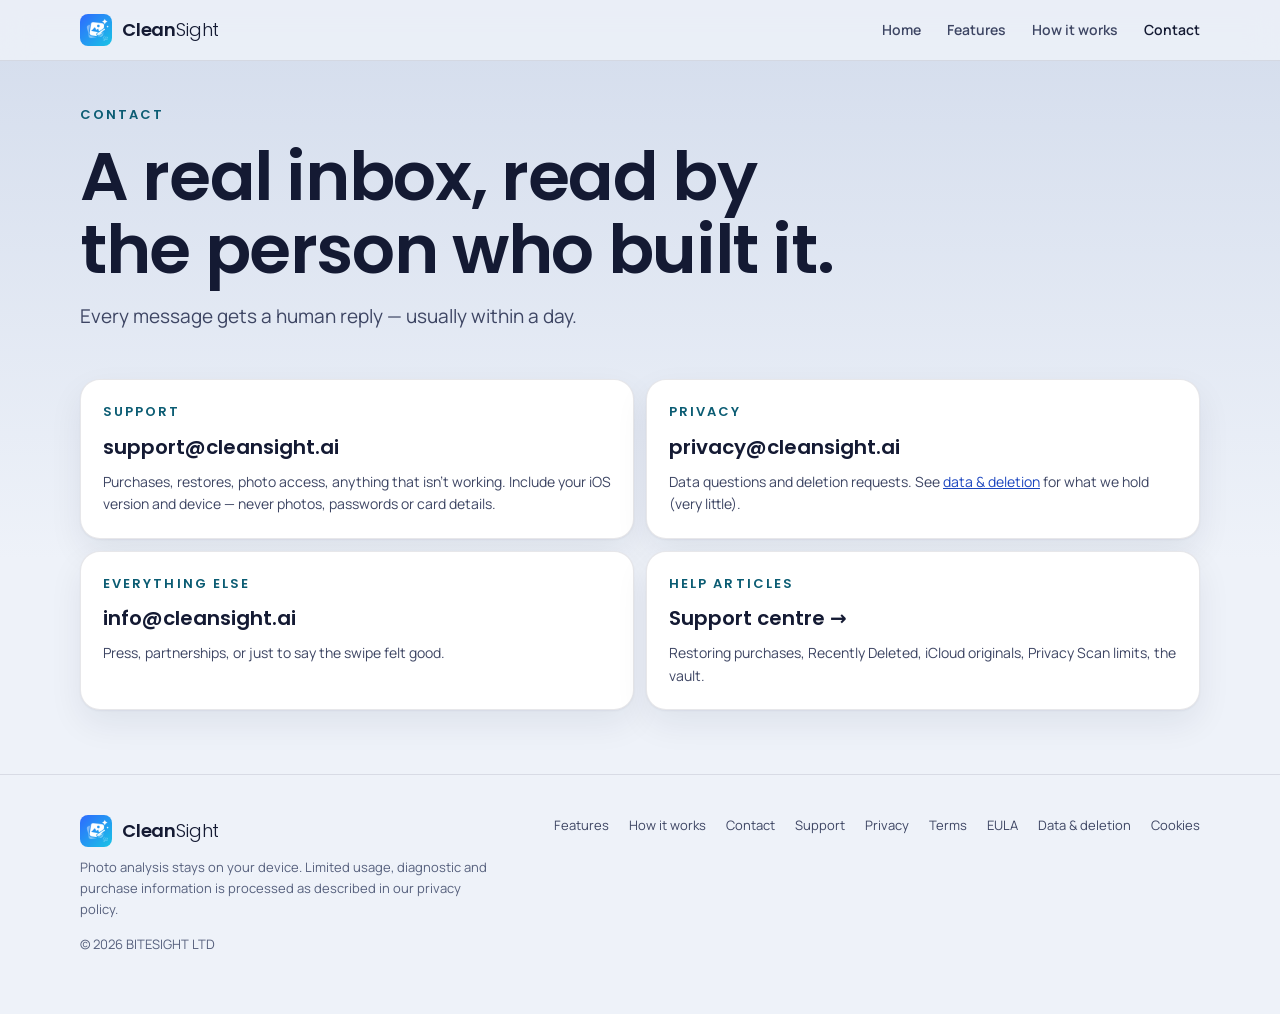
==== commit 1fed4d35: "Deploy 3ab8c8e48a2a904e8bd712cde378f77f728a9919 Saifalhail/cleansight@3ab8c8e48a2a904e8bd712cde378f7" ====
--- a/contact/index.html
+++ b/contact/index.html
@@ -3,14 +3,21 @@
 <head>
   <meta charset="utf-8">
   <meta name="viewport" content="width=device-width, initial-scale=1, viewport-fit=cover">
-  <meta name="description" content="Support, privacy and general contact for CleanSight — a real inbox read by the founder.">
+  <meta name="description" content="Questions about CleanSight, your subscription or a clean-up? Email support and get a human reply, usually within a day.">
   <meta name="theme-color" content="#D3DCEC">
   <meta name="apple-itunes-app" content="app-id=6814124358">
-  <meta property="og:title" content="Contact · CleanSight">
-  <meta property="og:description" content="Support, privacy and general contact for CleanSight — a real inbox read by the founder.">
-  <meta property="og:image" content="https://cleansight.ai/assets/og.png">
+  <link rel="canonical" href="https://cleansight.ai/contact/">
+  <meta property="og:site_name" content="CleanSight">
+  <meta property="og:title" content="Contact and Support · CleanSight">
+  <meta property="og:description" content="Questions about CleanSight, your subscription or a clean-up? Email support and get a human reply, usually within a day.">
+  <meta property="og:url" content="https://cleansight.ai/contact/">
+  <meta property="og:image" content="https://cleansight.ai/assets/og-card.png">
+  <meta property="og:image:width" content="1200">
+  <meta property="og:image:height" content="630">
+  <meta property="og:image:alt" content="CleanSight, the storage cleaner for iPhone">
   <meta property="og:type" content="website">
-  <title>Contact · CleanSight</title>
+  <meta name="twitter:card" content="summary_large_image">
+  <title>Contact and Support · CleanSight</title>
   <link rel="icon" href="/assets/favicon.ico">
   <link rel="apple-touch-icon" href="/assets/apple-touch-icon.png">
   <link rel="preconnect" href="https://fonts.googleapis.com">
@@ -33,7 +40,7 @@
   <div class="wrap section-head reveal">
     <span class="chapter">Contact</span>
     <h1>A real inbox, read by the person who built it.</h1>
-    <p class="lead">CleanSight is made by a solo founder. Every message gets a human reply — usually within a day.</p>
+    <p class="lead">Every message gets a human reply — usually within a day.</p>
   </div>
 </section>
 <section style="padding-top:0">
@@ -50,7 +57,7 @@
       <div>
         <a class="brand" href="/"><img src="/assets/mark.png" alt="" width="32" height="32"><span class="wm">Clean<span class="light">Sight</span></span></a>
         <p style="margin-top:10px;max-width:52ch">Photo analysis stays on your device. Limited usage, diagnostic and purchase information is processed as described in our privacy policy.</p>
-        <p style="margin-top:14px">© 2026 BITESIGHT LTD · 5 Brayford Square, London, E1 0SG, United Kingdom</p>
+        <p style="margin-top:14px">© 2026 BITESIGHT LTD</p>
       </div>
       <nav aria-label="Footer"><a href="/features/">Features</a><a href="/how-it-works/">How it works</a><a href="/contact/">Contact</a><a href="/support/">Support</a><a href="/privacy/">Privacy</a><a href="/terms/">Terms</a><a href="/eula/">EULA</a><a href="/data-deletion/">Data &amp; deletion</a><a href="/cookies/">Cookies</a></nav>
     </div>
